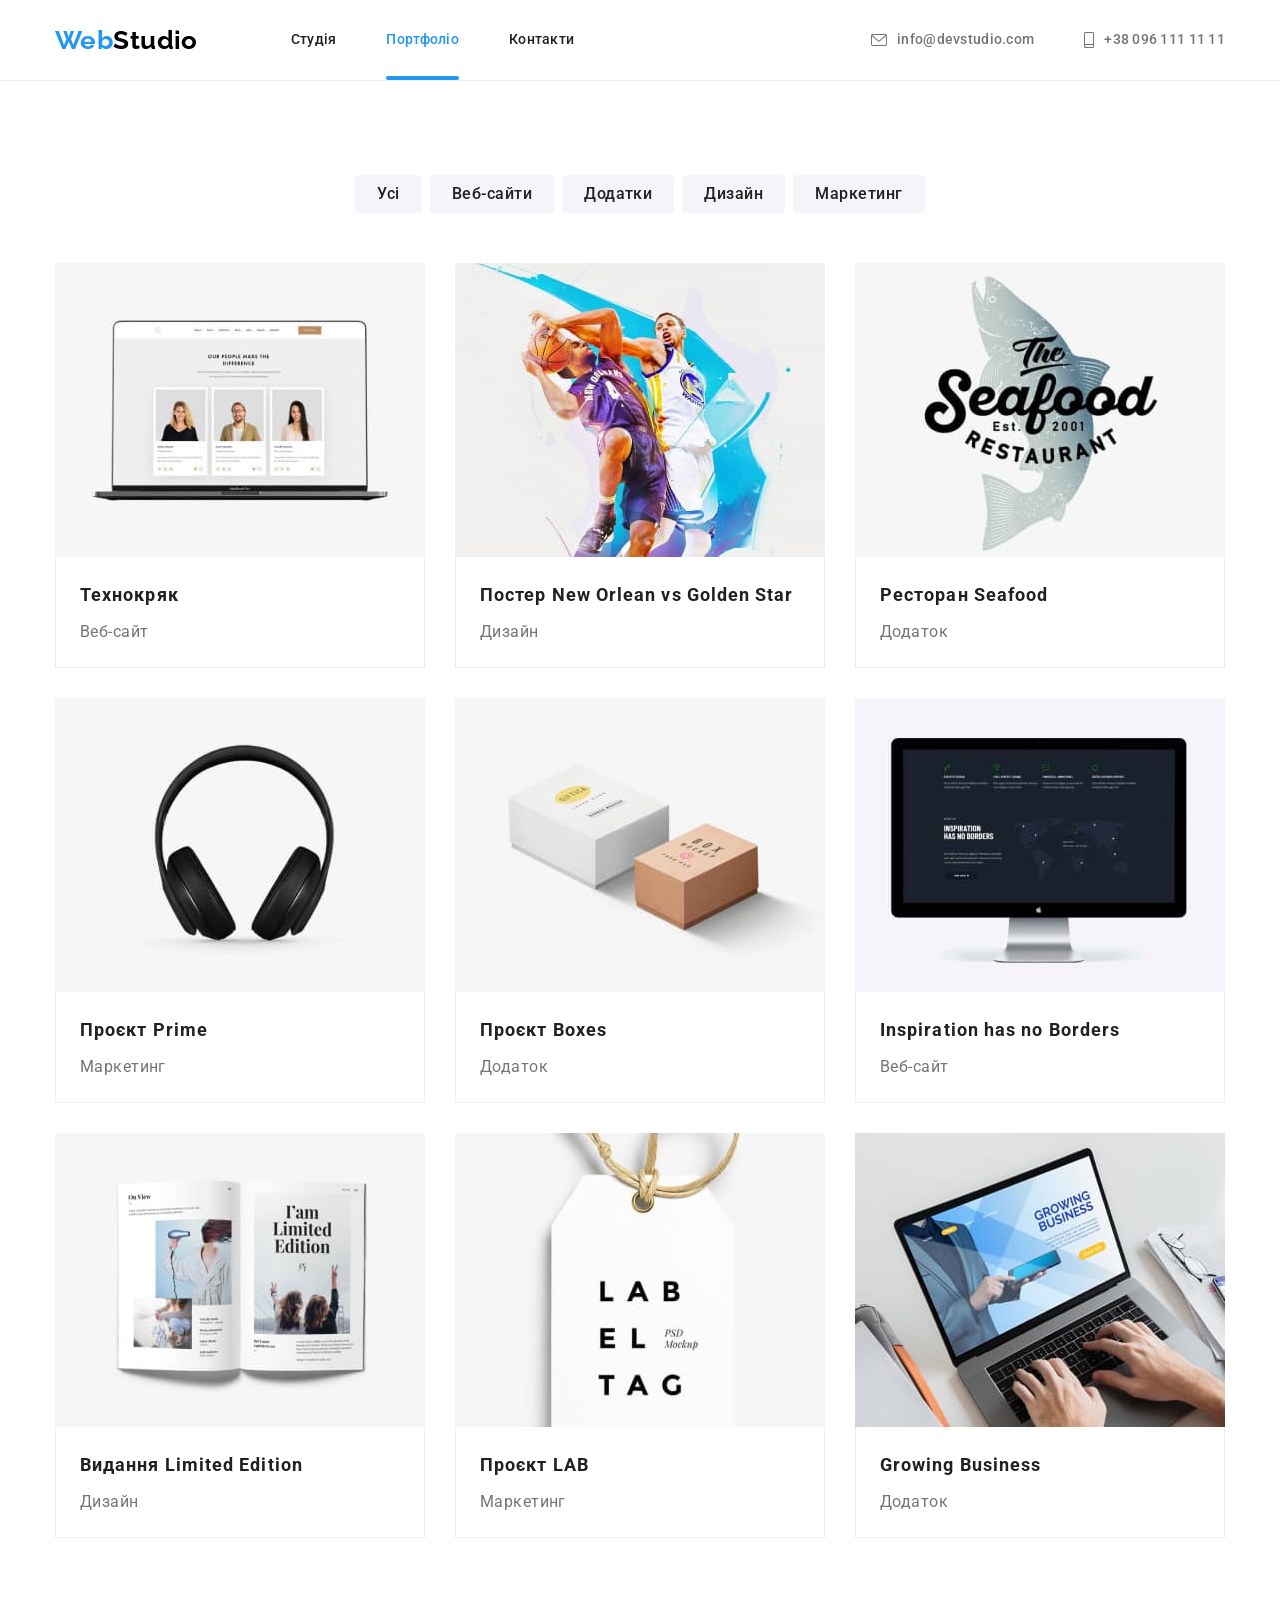
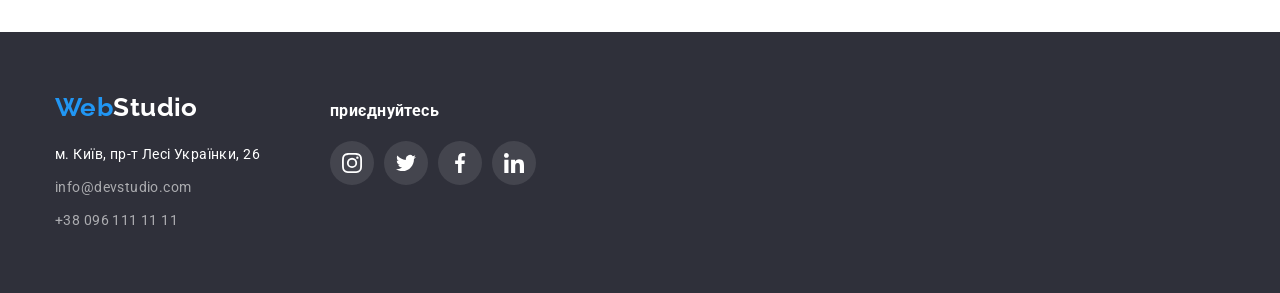
==== portfolio.html @ 35638e22 "a" ====
<!DOCTYPE html>
<html lang="uk">
<head>
    <meta charset="UTF-8">
    <meta http-equiv="X-UA-Compatible" content="IE=edge">
    <meta name="viewport" content="width=device-width, initial-scale=1.0">
    <title>Document</title>
    <link rel="preconnect" href="https://fonts.googleapis.com">
    <link rel="preconnect" href="https://fonts.gstatic.com" crossorigin>
    <link href="https://fonts.googleapis.com/css2?family=Raleway:wght@700&family=Roboto:wght@400;500;700;900&display=swap" rel="stylesheet">
    <link rel="stylesheet" href="https://cdnjs.cloudflare.com/ajax/libs/modern-normalize/1.1.0/modern-normalize.min.css">
    <link rel="stylesheet" href="./css/styles.css">
</head>
<body>
    <header class="border-header">
        <div class="container site-auth">
            <nav class="site-auth">
                <a href="./index.html" class="logo"><span class="web">Web</span>Studio</a>
                <ul class="site-naw list">
                    <li class="iten"><a href="./index.html" class="studio">Студія</a></li>
                    <li class="iten"><a href="./portfolio.html" class="portfolio current">Портфоліо</a></li>
                    <li class="iten"><a href="#" class="contact">Контакти</a></li>
                </ul>
            </nav>
            <ul class="auth-naw list">
                <li class="iten">
                    <a href="mailto:info@devstudio.com" class="com">
                    <svg class="icon-naw1" width="16" height="12">
                    <use href="./images/icons.svg/symbol-defs(2).svg#icon-envelope"></use>
                    </svg>info@devstudio.com</a>
                </li>
                <li class="iten">
                    <a href="tel:+380961111111" class="tel">
                    <svg class="icon-naw2" width="10" height="16">
                    <use href="./images/icons.svg/symbol-defs(2).svg#icon-smartphone"></use>
                    </svg>+38 096 111 11 11</a>
                </li>
            </ul>
        </div>
    </header>
    <main>
        <section class="section">
            <div class="container">
                <h1 class="visually-hidden">Проекти</h1>
                <ul class="menu list">
                    <li class="menu-button"><button type="button" class="button">Усі</button></li>
                    <li class="menu-button"><button type="button" class="button">Веб-сайти</button></li>
                    <li class="menu-button"><button type="button" class="button">Додатки</button></li>
                    <li class="menu-button"><button type="button" class="button">Дизайн</button></li>
                    <li class="menu-button"><button type="button" class="button">Маркетинг</button></li>
                </ul>
                <ul class="flex-container list">
                    <li class="flex-carta">
                        <a class="carta-link" href="">
                            <div class="overlay">
                                <img src="./images/img7.jpg" alt="Екран веб-сайта" width="370" height="294">
                                <p class="overlay-text">Ресурс пропонує комплексні пропозиції з різним рівнем функціоналу та сервісів.
                                 Все це дозволить відвідувачу отримати вичерпні відомості про компанію чи приватну особу.
                                </p>
                            </div>
                            <div class="carta">
                                <h3 class="text-title">Технокряк</h3>
                                <p class="paragraph">Веб-сайт</p>
                            </div>
                        </a>
                    </li>
                    <li class="flex-carta">
                        <a class="carta-link" href="">
                            <div class="overlay">
                                <img src="./images/img8.jpg" alt="Гра в баскетбол" width="370" height="294">
                                <p class="overlay-text">Ресурс пропонує комплексні пропозиції з різним рівнем функціоналу та сервісів.
                                 Все це дозволить відвідувачу отримати вичерпні відомості про компанію чи приватну особу.
                                </p>
                            </div>
                            <div class="carta">
                                <h3 class="text-title">Постер New Orlean vs Golden Star</h3>
                                <p class="paragraph">Дизайн</p>
                            </div>
                        </a>                        
                    </li>
                    <li class="flex-carta">
                        <a class="carta-link" href="">
                            <div class="overlay">
                                <img src="./images/img9.jpg" alt="Заставка додатку" width="370" height="294">
                                <p class="overlay-text">Ресурс пропонує комплексні пропозиції з різним рівнем функціоналу та сервісів.
                                 Все це дозволить відвідувачу отримати вичерпні відомості про компанію чи приватну особу.
                                </p>
                            </div>
                            <div class="carta">
                                <h3 class="text-title">Ресторан Seafood</h3>
                                <p class="paragraph">Додаток</p>
                            </div>
                        </a>
                    </li>
                    <li class="flex-carta">
                        <a class="carta-link" href="">
                            <div class="overlay">
                                <img src="./images/img10.jpg" alt="Зображення наушників" width="370" height="294">
                                <p class="overlay-text">Ресурс пропонує комплексні пропозиції з різним рівнем функціоналу та сервісів.
                                 Все це дозволить відвідувачу отримати вичерпні відомості про компанію чи приватну особу.
                                </p>
                            </div>
                            <div class="carta">
                                <h3 class="text-title">Проєкт Prime</h3>
                                <p class="paragraph">Маркетинг</p>
                            </div>
                        </a>
                    </li>
                    <li class="flex-carta">
                        <a class="carta-link" href="">
                            <div class="overlay">
                                <img src="./images/img11.jpg" alt="Зображення боксів" width="370" height="294">
                                <p class="overlay-text">Ресурс пропонує комплексні пропозиції з різним рівнем функціоналу та сервісів.
                                 Все це дозволить відвідувачу отримати вичерпні відомості про компанію чи приватну особу.
                                </p>
                            </div>
                            <div class="carta">
                                <h3 class="text-title">Проєкт Boxes</h3>
                                <p class="paragraph">Додаток</p>
                            </div>
                        </a>
                    </li>
                    <li class="flex-carta">
                        <a class="carta-link" href="">
                            <div class="overlay">
                                <img src="./images/img12.jpg" alt="Монітор з відкритим веб-сайтом" width="370" height="294">
                                <p class="overlay-text">Ресурс пропонує комплексні пропозиції з різним рівнем функціоналу та сервісів.
                                 Все це дозволить відвідувачу отримати вичерпні відомості про компанію чи приватну особу.
                                </p>
                            </div>
                            <div class="carta">
                                <h3 class="text-title">Inspiration has no Borders</h3>
                                <p class="paragraph">Веб-сайт</p>
                            </div>
                        </a>
                    </li>
                    <li class="flex-carta">
                        <a class="carta-link" href="">
                            <div class="overlay">
                                <img src="./images/img13.jpg" alt="Дизайн брошури" width="370" height="294">
                                <p class="overlay-text">Ресурс пропонує комплексні пропозиції з різним рівнем функціоналу та сервісів.
                                 Все це дозволить відвідувачу отримати вичерпні відомості про компанію чи приватну особу.
                                </p>
                            </div>
                            <div class="carta">
                                <h3 class="text-title">Видання Limited Edition</h3>
                                <p class="paragraph">Дизайн</p>
                            </div>
                        </a>
                    </li>
                    <li class="flex-carta">
                        <a class="carta-link" href="">
                            <div class="overlay">
                                <img src="./images/img14.jpg" alt="Зображення лого" width="370" height="294">
                                <p class="overlay-text">Ресурс пропонує комплексні пропозиції з різним рівнем функціоналу та сервісів.
                                 Все це дозволить відвідувачу отримати вичерпні відомості про компанію чи приватну особу.
                                </p>
                            </div>
                            <div class="carta">
                                <h3 class="text-title">Проєкт LAB</h3>
                                <p class="paragraph">Маркетинг</p>
                            </div>
                        </a>
                    </li>
                    <li class="flex-carta">
                        <a class="carta-link" href="">
                            <div class="overlay">
                                <img src="./images/img15.jpg" alt="Зображення додатку в ноутбукі" width="370" height="294">
                                <p class="overlay-text">Ресурс пропонує комплексні пропозиції з різним рівнем функціоналу та сервісів.
                                 Все це дозволить відвідувачу отримати вичерпні відомості про компанію чи приватну особу.
                                </p>
                            </div>
                            <div class="carta">
                                <h3 class="text-title">Growing Business</h3>
                                <p class="paragraph">Додаток</p>
                            </div>
                        </a>
                    </li>
                </ul>
            </div>
        </section>
    </main>
     <!--Футер-->
    <footer class="footer">
        <div class="container logo-social">
            <div class="blok-footer">
                <a href="./index.html" class="logo-studio"><span class="web">Web</span>Studio</a>
                <address class="addres-footer">
                    <ul class="footer-addres list">
                        <li class="list-footer"><a href="https://goo.gl/maps/CPtrU1FHBa2aNyZL9" target="_blank" rel="noopener noreferrer nofollow" class="address">м. Київ, пр-т Лесі Українки, 26</a></li>
                        <li class="list-footer"><a href="mailto:info@devstudio.com" class="info">info@devstudio.com</a></li>
                        <li class="list-footer"><a href="tel:+380961111111" class="telefon">+38 096 111 11 11</a></li>
                    </ul>
                </address>
            </div>
            <div class="blok-footer">
                <h3 class="footer-text">приєднуйтесь</h3>
                <ul class="icon-footer list">
                    <li class="social-blok">
                        <a href="" class="icon-fon">
                            <svg class="centr-icon" width="20" height="20">
                                <use href="./images/icons.svg/symbol-defs(2).svg#icon-instagram"></use>
                            </svg>
                        </a>
                    </li>
                    <li class="social-blok">
                        <a href="" class="icon-fon">
                            <svg class="centr-icon" width="20" height="20">
                                <use href="./images/icons.svg/symbol-defs(2).svg#icon-twitter"></use>
                            </svg>
                        </a>
                    </li>
                    <li class="social-blok">
                        <a href="" class="icon-fon">
                            <svg class="centr-icon" width="20" height="20">
                                <use href="./images/icons.svg/symbol-defs(2).svg#icon-facebook"></use>
                            </svg>
                        </a>
                    </li>
                    <li class="social-blok">
                        <a href="" class="icon-fon">
                            <svg class="centr-icon" width="20" height="20">
                                <use href="./images/icons.svg/symbol-defs(2).svg#icon-linkedin"></use>
                            </svg>
                        </a>
                    </li>
                </ul>
            </div>
        </div>
    </footer>
</body>
</html>
---- css/styles.css ----
:root {
    --primary-text-color: #000000;
    --title-text-color: #212121;
    --accent-color: #2196F3;
    --list-text-color: #757575;
    --primary-bg-color: #FFFFFF;
    --text-color: #FFFFFF;
    --second-bg-color: #F5F4FA;
    --hero-bg-color: #2F303A;
    --button-bg-color: #188CE8;
    --meil-tel-color:  rgba(255, 255, 255, 0.6);
    --border-header-color: #ECECEC;
    --border-carta-color: #EEEEEE;
    --icona-client-color: #AFB1B8;
}

body {
    background: var(--primary-bg-color);

    font-family: Roboto, sans-serif;
    font-size: 14px;
    letter-spacing: 0.03em;
}
img {
    display: block;
    width: 100%;
    height: auto;
}
.list {
    padding: 0;
    margin: 0;
    list-style: none;
}
.container {
    width: 1200px;
    padding-left: 15px;
    padding-right: 15px;
    margin: 0 auto;
}

/* хедер */

.border-header {
    border-bottom: 1px solid var(--border-header-color);
}
.site-auth {
    display: flex;
    align-items: center;
}

.logo {
    margin-right: 93px;

    color: var( --primary-text-colo);

    font-family: Raleway, sans-serif;
    font-weight: 700;
    font-size: 26px;
    line-height: 1.19;
    text-decoration: none;
}
.web {
    color: var(--accent-color);

    font-family: Raleway, sans-serif;
    font-size: 26px;
    line-height: 1.19;
}
/* site-naw */
.site-naw {
    display: flex;
} 
/* останній дитині - зняти */
.site-naw .iten + .iten {
    margin-left: 50px;
}
.site-naw .studio,
.site-naw .portfolio,
.site-naw .contact {
    position: relative;
    display: block;
    padding-top: 32px;
    padding-bottom: 32px;

    color: var(--title-text-color);

    font-weight: 500;
    line-height: 1.14;
    letter-spacing: 0.02em;
    text-decoration: none;

    transition-duration: 250ms;
    transition-timing-function: cubic-bezier(0.4, 0, 0.2, 1);
}

.studio:hover,
.studio:focus,
.portfolio:hover,
.portfolio:focus,
.contact:hover,
.contact:focus {
    color: var( --accent-color);

}
.studio.current {
    color: var( --accent-color);
}
.studio.current::after, 
.portfolio.current::after,
.contact.current::after {
    display: block;
    content: '';
    position: absolute;
    width: 100%;
    height: 4px;
    left: 0;
    bottom: 0;
    
    background-color: var(--accent-color);
    border-radius: 2px;
}



/* contakt */

.auth-naw {
    display: flex;
    margin-left: auto;
}

.auth-naw .iten + .iten{
    margin-left: 50px;
}
.tel,
.com {
    display: inline-flex;
    align-items: center;
    padding-top: 32px;
    padding-bottom: 32px;

    color: var(--list-text-color);

    font-weight: 500;
    line-height: 1.14;
    letter-spacing: 0.02em;
    text-decoration: none;

    transition-duration: 250ms;
    transition-timing-function: cubic-bezier(0.4, 0, 0.2, 1);
}
.tel:hover,
.com:hover,
.tel:focus,
.com:focus,
.icon-naw1:hover,
.icon-naw2:hover,
.icon-naw1:focus,
.icon-naw2:focus {
    color: var( --accent-color);

}
.icon-naw1,
.icon-naw2 {
    margin-right: 10px;
    align-items: center;
    fill: var(--list-text-color);
    fill: currentColor;
}


/* Шапка- */

.hero{
    padding-top: 200px;
    padding-bottom: 200px;
    background-color: var(--hero-bg-color);

    text-align: center;
}

.overlya {
    height: 600px;
    max-width: 1600px;
    margin-left: auto;
    margin-right: auto;
    background-image: linear-gradient(to right,
    rgba(47, 48, 58, 0.4),
    rgba(47, 48, 58, 0.4)), 
    url('../images/img_fon.jpg');
    background-repeat: no-repeat;
    background-position: center;
    background-size: cover;
}
.hero-title {
    width: 696px;
    margin-top: 0;
    margin-bottom: 30px;
    margin-left: auto;
    margin-right: auto;

    color: var(--text-color);

    font-weight: 900;
    font-size: 44px;
    line-height: 1.36;
    letter-spacing: 0.06em;
    text-transform: uppercase;
}

.button-title {
    border: none;
    border-radius: 4px;
    text-align: center;
    padding: 10px 32px;
    box-shadow: 0px 4px 4px rgba(0, 0, 0, 0.15);

    color: var(--text-color);
    background-color: var(--accent-color);

    font-weight: 700;
    font-size: 16px;
    line-height: 1.88;
    letter-spacing: 0.06em;
    cursor: pointer;

    transition-property: background-color;
    transition-duration: 250ms;
    transition-timing-function: cubic-bezier(0.4, 0, 0.2, 1);

}
.button-title:hover,
.button-title:focus {
    background-color: var(--button-bg-color);
}

/* Особливості */

/* Скритий заголовок */
.visually-hidden {
    position: absolute;
    white-space: nowrap;
    width: 1px;
    height: 1px;
    overflow: hidden;
    border: 0;
    padding: 0;
    clip: rect(0 0 0 0);
    clip-path: inset(50%);
    margin: -1px;
  }

.section {
    padding-top: 94px;
    padding-bottom: 94px;
  }
.benefit {
    display: flex;
  
  }

.benefit .advantage {
    width: 270px;
  }

.benefit .advantage +.advantage {
    margin-left: 30px;
  }

.advantage-icon {
    display: flex;
    align-items: center;
    height: 120px;
    margin-bottom: 30px;

    background-color: var(--second-bg-color);
}

.list .titles {
    margin-top: 0;
    margin-bottom: 10;

    color: var(--title-text-color);

    font-weight: 700;
    line-height: 1.14;
    text-transform: uppercase;
}

.list-text {
    margin-top: 0;
    margin-bottom: 0;

    color: var(--list-text-color);

    line-height: 1.71;
}
/* Чим займаємось */

.work {
    padding-bottom: 94px;
}
.work-flex {
    display: flex;
}

.work-flex .position + .position {
    margin-left: 30px;
}
.work-title {
    margin-top: 0;
    margin-bottom: 50px;
    text-align: center;

    color: var(--title-text-color);

    font-weight: 700;
    font-size: 36px;
    line-height: 1.17;
}
.position {
    position: relative;
} 
.over::before {
    display: inline-block;
    position: absolute;
    content: '';
    width: 100%;
    height: 70px;
    bottom: 0;
    background-color: rgba(47, 48, 58, 0.8);
} 
 .over-title {
    position: absolute;
    bottom: 27px; 
    width: 100%;

    color: var(--text-color);
    font-weight: 700;
    line-height: 1.15;
    text-align: center;
    margin: 0;
    text-transform: uppercase
} 

/* Наша команда */


.team {
    background: var(--second-bg-color);
}
.team-carta {
    display: flex;
}
.team-carta .carta-team + .carta-team {
    margin-left: 30px;
}
.carta-team {
    background: var(--primary-bg-color);

    box-shadow: 0px 1px 3px rgba(0, 0, 0, 0.12),
    0px 1px 1px rgba(0, 0, 0, 0.14),
    0px 2px 1px rgba(0, 0, 0, 0.2);

    border-radius: 0px 0px 4px 4px;
}
.team-title {
    margin-top: 0;
    margin-bottom: 50px;
    text-align: center;

    color: var(--title-text-color);

    font-weight: 700;
    font-size: 36px;
    line-height: 1.17;
}
.name {
    margin-top: 0;
    margin-bottom: 0;

    color: var(--title-text-color);

    font-weight: 500;
    font-size: 16px;
    line-height: 1.19;
    text-align: center;
}
.profession {
    margin-top: 10px;
    margin-bottom: 0;

    color: var(--list-text-color);

    font-size: 16px;
    line-height: 1.19;
    text-align: center;
}
.carta-blok {
    padding-top: 30px;
    padding-bottom: 30px;
}
.icon-blok {
    display: flex;
    justify-content: center;
    margin-top: 16px;
}
.icon-blok .blok-social + .blok-social  {
    margin-left: 10px;
}

.fon-icon {
    display: flex;
    align-items: center;
    justify-content: center;
    width: 44px;
    height: 44px;
    border-radius: 50%;
    color: var(--icona-client-color);

    transition-duration: 250ms;
    transition-timing-function: cubic-bezier(0.4, 0, 0.2, 1);
    
}
.fon-icon:hover,
.fon-icon:focus {
    background-color: var(--accent-color);
    color: var(--text-color);
}
.centr {
    fill: currentColor;
}

/* Постійні клієнти */

.client-title {
    margin-top: 0;
    margin-bottom: 50px;
    text-align: center;

    color: var(--title-text-color);

    font-weight: 700;
    font-size: 36px;
    line-height: 1.17;
}

.logo-client {
    display: flex;
}

.logo-client .client-border +.client-border {
    margin-left: 30px;
}

.logo-container {
    display: flex;
    justify-content: center;
    align-items: center;
    width: 170px;
    height: 92px;

    color: var(--icona-client-color);
    border: 1px solid var(--icona-client-color);
    border-radius: 4px;

    transition-duration: 250ms;
    transition-timing-function: cubic-bezier(0.4, 0, 0.2, 1);

}

.client-icon {
    fill: currentColor;  
}

.logo-container:hover,
.logo-container:focus {
    color: var(--accent-color);
    border: 1px solid var(--accent-color);
}


 /* футер */
.footer {
    padding-top: 60px;
    padding-bottom: 60px;
    background: var(--hero-bg-color);
}
.logo-social {
    display: flex;
    align-items: baseline;
}

.logo-social .blok-footer + .blok-footer {
    margin-left: 70px;
}
.logo-studio {
    width: 145px;
    
    color: var(--text-color);

    font-family: Raleway, sans-serif;
    font-style: normal;
    font-weight: 700;
    font-size: 26px;
    line-height: 1.19px;
    text-decoration: none;
}

.addres-footer{
    margin-top: 20px;
}

.footer-addres .list-footer + .list-footer {
    margin-top: 9px;
}

.address{
    color: var(--text-color);

    font-style: normal;
    line-height: 1.71;
    text-decoration: none;
}
.info,
.telefon {
    color: var(--meil-tel-color);

    font-style: normal;
    line-height: 1.71;
    text-decoration: none;

    transition-duration: 250ms;
    transition-timing-function: cubic-bezier(0.4, 0, 0.2, 1);
}
.info:hover,
.telefon:hover,
.info:focus,
.telefon:focus{
    color: var(--accent-color);
}

.footer-text {
    margin-top: 0;
    margin-bottom: 20px;

    color: var(--text-color);
    font-weight: 700;
    line-height: 1.15;
}
.icon-footer {
    display: flex;
}
.icon-footer .social-blok + .social-blok {
    margin-left: 10px;
}
.icon-fon {
    display: flex;
    align-items: center;
    justify-content: center;
    width: 44px;
    height: 44px;
    border-radius: 50%;

    background-color: rgba(255, 255, 255, 0.1);
    color: var(--text-color);

    transition-duration: 250ms;
    transition-timing-function: cubic-bezier(0.4, 0, 0.2, 1);
}
.icon-fon:hover,
.icon-fon:focus {
    background-color: var(--accent-color);
}

.centr-icon {
    fill: currentColor;
}

/* Портфоліо */


.site-naw .portfolio.current {
    color: var(--accent-color);
}

.menu {
    display: flex; 
    justify-content: center;
    margin-bottom: 50px;
}

.menu .menu-button + .menu-button {
    margin-left: 8px;
}


.button:hover,
.button:focus {
    color: var(--text-color);
    background-color: var(--accent-color);
    box-shadow: 0px 3px 1px rgba(0, 0, 0, 0.1),
    0px 1px 2px rgba(0, 0, 0, 0.08),
    0px 2px 2px rgba(0, 0, 0, 0.12);
}
.button {
    border: none;
    display: inline-block;
    border-radius: 4px;
    padding: 6px 22px;

    color: var(--title-text-color);
    background: var(--second-bg-color);

    font-weight: 500;
    font-size: 16px;
    line-height: 1.62;
    text-align: center;
    letter-spacing: 0.03em;
    cursor: pointer;
     
    transition-duration: 250ms;
    transition-timing-function: cubic-bezier(0.4, 0, 0.2, 1);
}
.flex-container {
    display: flex;
    flex-wrap: wrap;
}

.flex-carta {
    width: 370px;
}
.flex-carta:not(:nth-child(3n)) {
    margin-right: 30px;
}
.flex-carta:not(:nth-last-child(-n+3)) {
    margin-bottom: 30px;
}

.carta-link {
    display: block;
    text-decoration: none;
    
    transition-duration: 250ms;
    transition-timing-function: cubic-bezier(0.4, 0, 0.2, 1);
}

.carta-link:hover,
.carta-link:focus {
    box-shadow: 0px 1px 1px rgba(0, 0, 0, 0.12),
     0px 4px 4px rgba(0, 0, 0, 0.06),
     1px 4px 6px rgba(0, 0, 0, 0.16);
}
.overlay {
    position: relative;
    overflow: hidden;
}

.overlay-text {
    position: absolute;
    left: 0;
    top: 100%;
    
    width: 100%;
    height: 100%;
    padding: 63px 24px;
    margin: 0;
    
    background-color: rgba(33, 150, 243, 0.9);

    font-size: 18px;
    line-height: 1.56;    
    letter-spacing: 0.03em;
    color: var(--text-color);
    transform: translateY(0);
    transition-duration: 250ms;
    transition-timing-function: cubic-bezier(0.4, 0, 0.2, 1);

}
.carta-link:hover .overlay-text {
    transform: translateY(-100%);
}

.carta {
    padding: 20px 24px;
    border-bottom: 1px solid var(--border-carta-color);
    border-left: 1px solid var(--border-carta-color);
    border-right: 1px solid var(--border-carta-color);
   
}
.text-title {
    margin: 0;

    color: var(--title-text-color);

    font-weight: 700;
    font-size: 18px;
    line-height: 2.0;
    letter-spacing: 0.06em;
}
.paragraph {
    margin-top: 4px;
    margin-bottom: 0;

    color: var(--list-text-color);

    font-size: 16px;
    line-height: 1.88;
}

/* Модалка */

.backdrop {
    position: fixed;
    top: 0;
    left: 0;
    width: 100%;
    height: 100%;

    background-color: rgba(0, 0, 0, 0.2);

    transition-duration: 500ms;
    opacity: 1;
}
.backdrop.is-hidden {
    opacity: 0;
    pointer-events: none;
}

.backdrop.is-hidden .modal {
    transform: translate(-50%, -50%) scale(0.5);
}

.modal {
    position: absolute;
    top: 50%;
    left: 50%;
    
    transition-duration: 500ms;
    transform: translate(-50%, -50%) scale(1);

    width: 528px;
    height: 581px;

    background-color: var(--primary-bg-color);
    box-shadow: 0px 1px 3px rgba(0, 0, 0, 0.12),
    0px 1px 1px rgba(0, 0, 0, 0.14),
    0px 2px 1px rgba(0, 0, 0, 0.2);
    border-radius: 4px;
    
}
.close {
    position: absolute;
    top: 8px;
    right: 8px;
    padding: 0;
    border-radius: 50%;

    display: flex;
    align-items: center;
    justify-content: center;
    width: 30px;
    height: 30px; 
    border: 1px solid rgba(0, 0, 0, 0.1);

    background-color: var(--text-color);
    cursor: pointer;
}
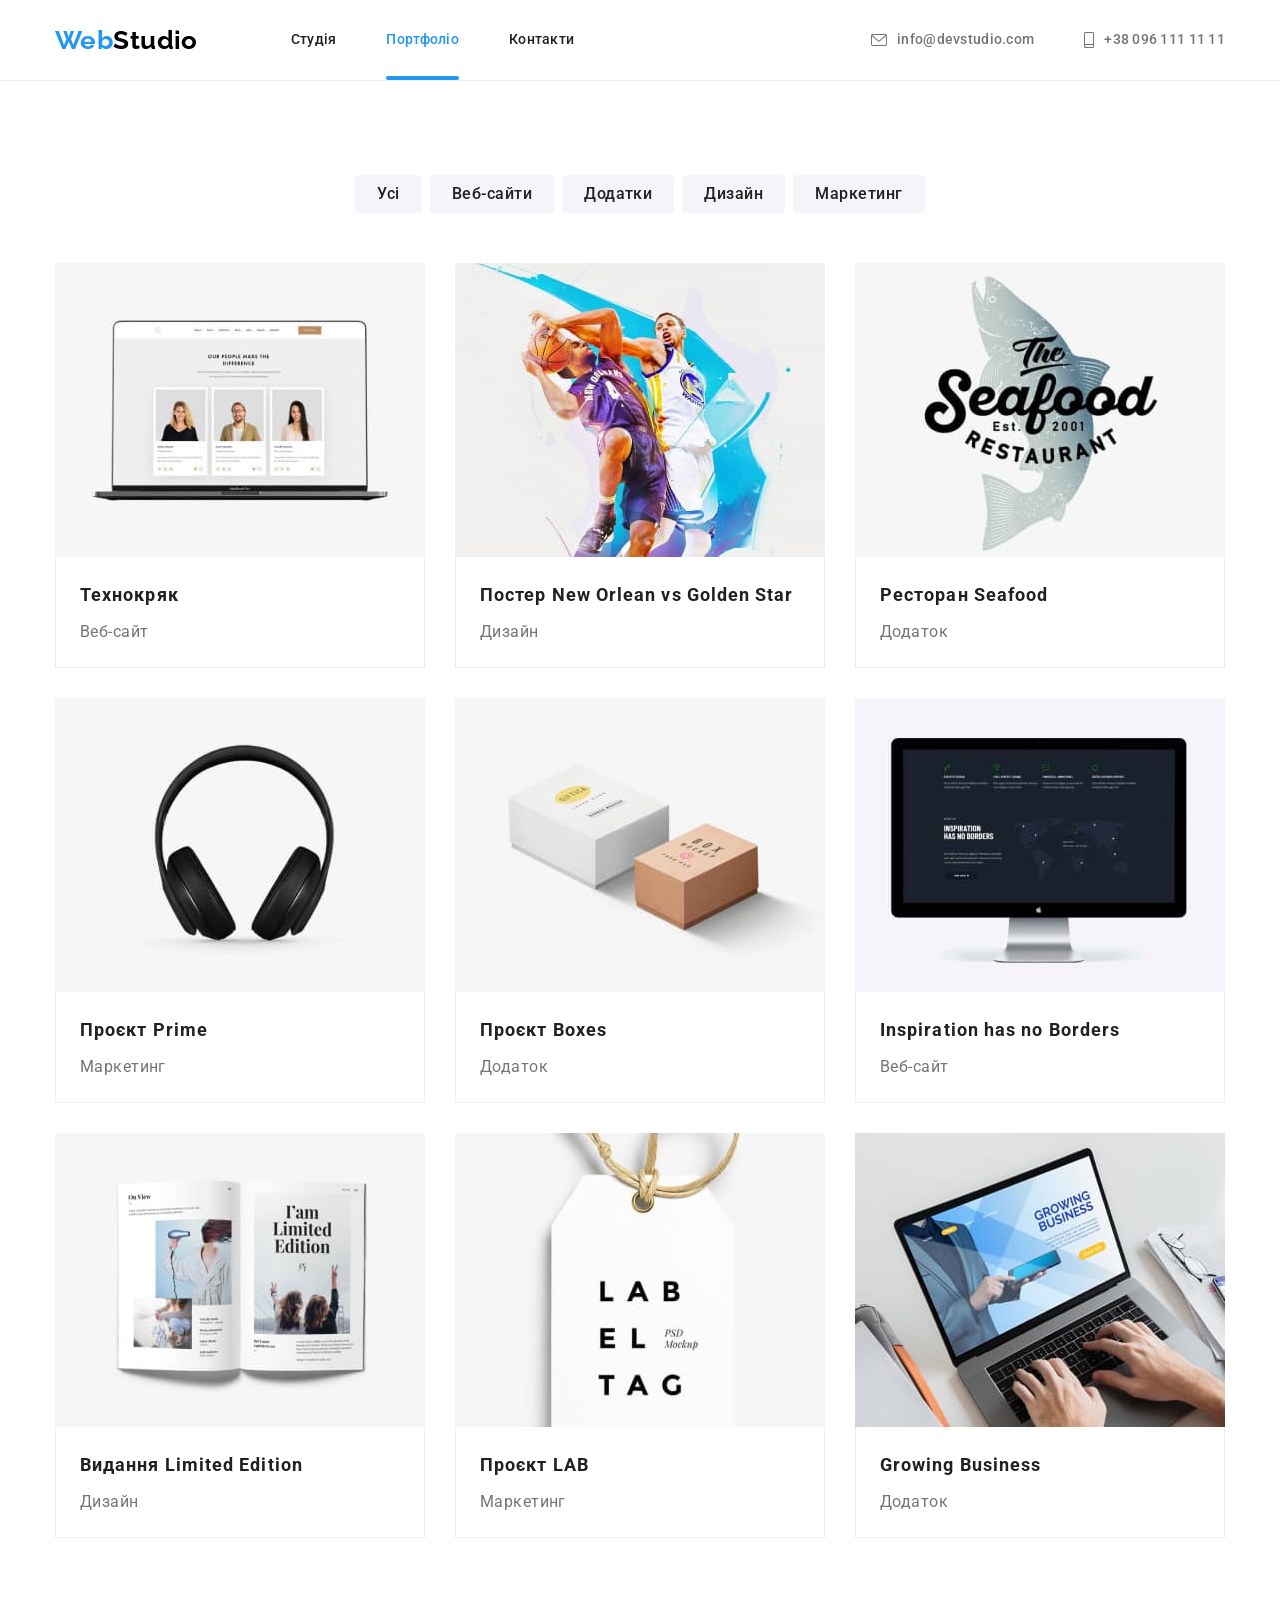
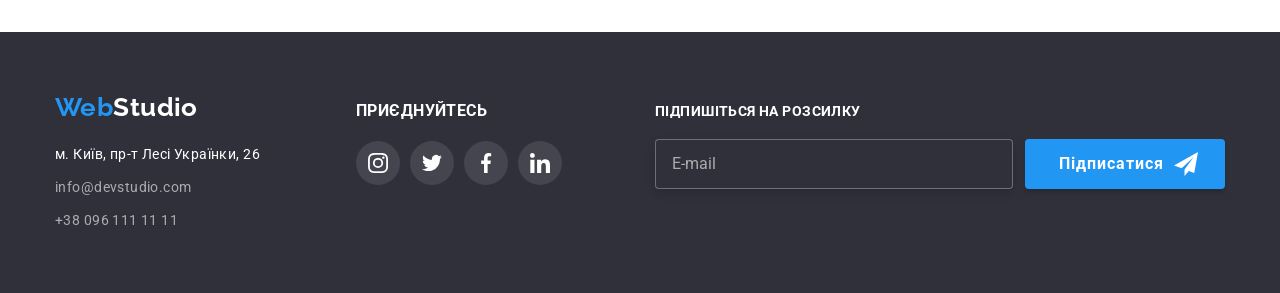
==== commit ef31f317: "cb" ====
--- a/portfolio.html
+++ b/portfolio.html
@@ -226,6 +226,19 @@
                     </li>
                 </ul>
             </div>
+            <form name="footer-form" class="blok-form">
+                <p class="footer-text">Підпишіться на розсилку</p>
+                <div class="telegram-list">
+                    <label class="mail-input">
+                        <input type="email" name="mail" class="form-input" placeholder="E-mail">
+                    </label>
+                    <button type="button" class="footer-button">Підписатися
+                        <svg class="button-icon" width="24" height="24">
+                            <use href="./images/icons.svg/symbol-defs(3).svg#icon-icon-send"></use>
+                        </svg>
+                    </button>
+                </div>
+            </form>
         </div>
     </footer>
 </body>
--- a/css/styles.css
+++ b/css/styles.css
@@ -8,7 +8,7 @@
     --second-bg-color: #F5F4FA;
     --hero-bg-color: #2F303A;
     --button-bg-color: #188CE8;
-    --meil-tel-color:  rgba(255, 255, 255, 0.6);
+    --mail-tel-color:  rgba(255, 255, 255, 0.6);
     --border-header-color: #ECECEC;
     --border-carta-color: #EEEEEE;
     --icona-client-color: #AFB1B8;
@@ -88,7 +88,8 @@
     line-height: 1.14;
     letter-spacing: 0.02em;
     text-decoration: none;
-
+    
+    transition-property: color;
     transition-duration: 250ms;
     transition-timing-function: cubic-bezier(0.4, 0, 0.2, 1);
 }
@@ -146,6 +147,7 @@
     letter-spacing: 0.02em;
     text-decoration: none;
 
+    transition-property: color;
     transition-duration: 250ms;
     transition-timing-function: cubic-bezier(0.4, 0, 0.2, 1);
 }
@@ -418,6 +420,7 @@
     border-radius: 50%;
     color: var(--icona-client-color);
 
+    transition-property: color;
     transition-duration: 250ms;
     transition-timing-function: cubic-bezier(0.4, 0, 0.2, 1);
     
@@ -464,6 +467,7 @@
     border: 1px solid var(--icona-client-color);
     border-radius: 4px;
 
+    transition-property: color, border;
     transition-duration: 250ms;
     transition-timing-function: cubic-bezier(0.4, 0, 0.2, 1);
 
@@ -509,6 +513,7 @@
 
 .addres-footer{
     margin-top: 20px;
+    width: 231px;
 }
 
 .footer-addres .list-footer + .list-footer {
@@ -524,12 +529,13 @@
 }
 .info,
 .telefon {
-    color: var(--meil-tel-color);
+    color: var(--mail-tel-color);
 
     font-style: normal;
     line-height: 1.71;
     text-decoration: none;
 
+    transition-property: color;
     transition-duration: 250ms;
     transition-timing-function: cubic-bezier(0.4, 0, 0.2, 1);
 }
@@ -547,6 +553,7 @@
     color: var(--text-color);
     font-weight: 700;
     line-height: 1.15;
+    text-transform: uppercase;
 }
 .icon-footer {
     display: flex;
@@ -565,6 +572,7 @@
     background-color: rgba(255, 255, 255, 0.1);
     color: var(--text-color);
 
+    transition-property: background-color;
     transition-duration: 250ms;
     transition-timing-function: cubic-bezier(0.4, 0, 0.2, 1);
 }
@@ -576,6 +584,74 @@
 .centr-icon {
     fill: currentColor;
 }
+.blok-form {
+    margin-left: 93px;
+    display: inline-block;
+    
+
+}
+.telegram-list {
+    display: flex;
+
+}
+
+.mail-input {
+    width: 358px;
+    height: 50px;
+
+}
+
+.form-input {
+    width: 100%;
+    height: 100%;
+    padding: 15px 16px;
+
+    border: 1px solid rgba(255, 255, 255, 0.3);
+    filter: drop-shadow(0px 4px 4px rgba(0, 0, 0, 0.15));
+    border-radius: 4px;
+    background-color: var(--hero-bg-color);
+
+}
+
+.form-input::placeholder {
+    font-size: 16px;
+    line-height: 1.25;
+    color: var(--mail-tel-color);
+}
+
+ .footer-button {
+    width: 200px;
+    border: none;
+    box-shadow: 0px 4px 4px rgba(0, 0, 0, 0.15);
+    border-radius: 4px;
+    margin-left: 12px;
+
+    font-weight: 700;
+    font-size: 16px;
+    line-height: 1.88;
+    letter-spacing: 0.06em;
+        
+    display: flex;
+    align-items: center;
+    text-align: center;
+    text-indent: 28px;
+    cursor: pointer;
+    
+    background: var(--accent-color);
+    color: var(--text-color);
+
+    transition-property: background-color;
+    transition-duration: 250ms;
+    transition-timing-function: cubic-bezier(0.4, 0, 0.2, 1);
+ }
+
+ .footer-button:hover,
+ .footer-button:focus {
+    background-color: var(--button-bg-color);
+ }
+  .button-icon {
+    margin-left: 10px;
+  }
 
 /* Портфоліо */
 
@@ -610,7 +686,7 @@
     padding: 6px 22px;
 
     color: var(--title-text-color);
-    background: var(--second-bg-color);
+    background-color: var(--second-bg-color);
 
     font-weight: 500;
     font-size: 16px;
@@ -618,7 +694,8 @@
     text-align: center;
     letter-spacing: 0.03em;
     cursor: pointer;
-     
+    
+    transition-property: backgraund-color, color;
     transition-duration: 250ms;
     transition-timing-function: cubic-bezier(0.4, 0, 0.2, 1);
 }
@@ -673,6 +750,8 @@
     letter-spacing: 0.03em;
     color: var(--text-color);
     transform: translateY(0);
+
+    transition-property: transform;
     transition-duration: 250ms;
     transition-timing-function: cubic-bezier(0.4, 0, 0.2, 1);
 
@@ -741,6 +820,7 @@
 
     width: 528px;
     height: 581px;
+    padding: 40px;
 
     background-color: var(--primary-bg-color);
     box-shadow: 0px 1px 3px rgba(0, 0, 0, 0.12),
@@ -765,5 +845,182 @@
 
     background-color: var(--text-color);
     cursor: pointer;
-}
-
+
+    transition: color;
+    transition-duration: 250ms;
+    transition-timing-function: cubic-bezier(0.4, 0, 0.2, 1);
+}
+
+.modal-close {
+    color: var(--primary-text-color);
+
+    transition: color;
+    transition-duration: 250ms;
+    transition-timing-function: cubic-bezier(0.4, 0, 0.2, 1);
+}
+
+
+.modal-close:hover,
+.modal-close:focus {
+    fill: var(--accent-color);
+}
+
+.modal-title {
+    margin-top: 0;
+    margin-bottom: 12px;
+
+    font-weight: 700;
+    font-size: 20px;
+    line-height: 1.15;
+    text-align: center;
+    color: var(--title-text-color);
+}
+
+.modal-label {
+    font-size: 12px;
+    line-height: 1.16;
+    letter-spacing: 0.01em;
+    color: var(--list-text-color);
+     
+}
+
+.modal-blok {
+    position: relative;
+    display: flex;
+    flex-direction: column;
+    margin-bottom: 10px;
+}
+.modal-input {
+    width: 448px;
+    height: 40px;
+    margin-top: 4px;
+    padding-left: 42px;
+    border: 1px solid rgba(33, 33, 33, 0.2);
+    border-radius: 4px;
+    transition: border;
+}
+.modal-label:focus-within > .modal-input,
+.modal-label:focus-within > .modal-icon,
+.modal-label:focus-within > .modal-text {
+    border-color: var(--button-bg-color);
+    fill: var(--button-bg-color);
+    outline: none;
+}
+
+.modal-icon {
+    position: absolute;
+    bottom: 11px;
+    left: 12px;
+    color: var(--title-text-color);
+    transition: color;
+}
+
+.modal-textarea {
+    display: flex;
+    flex-direction: column;
+    margin-bottom: 20px;
+}
+
+.modal-text {
+    width: 448px;
+    height: 120px;
+    margin-top: 4px;
+    padding: 12px 16px;
+    border: 1px solid rgba(33, 33, 33, 0.2);
+    border-radius: 4px;
+    
+}
+/* Убрати розтягування */
+textarea {
+    resize: none;
+}
+ 
+textarea::placeholder {
+    font-size: 12px;
+    line-height: 1.16;
+    letter-spacing: 0.01em;
+    
+    color: rgba(117, 117, 117, 0.5);
+}
+
+
+
+.modal-topic,
+.modal-button {
+    display: flex;
+    align-items: center;
+    justify-content: center;
+}
+
+.modal-contract {
+    display: flex;
+    align-items: center;
+    justify-content: center;
+    margin-bottom: 30px;
+
+    line-height: 1.51;
+    
+    color: var(--list-text-color);
+}
+.checkbox {
+    position: absolute;
+    white-space: nowrap;
+    width: 1px;
+    height: 1px;
+    overflow: hidden;
+    border: 0;
+    padding: 0;
+    clip: rect(0 0 0 0);
+    clip-path: inset(50%);
+    margin: -1px;
+}
+
+.conditions {
+  margin-left: 3px;
+  line-height: 1.51;
+
+  text-decoration: underline var(--accent-color);
+  color: var(--accent-color);
+}
+
+.modal-checkbox {
+    margin-right: 8px;
+    border: 2px solid var(--title-text-color);
+    border-radius: 2px;
+}
+
+.checkbox:checked + .modal-checkbox {
+    background-color: var(--accent-color);
+    border: transparent;
+    background-size: contain;
+    background-origin: border-box;
+}
+
+.button-send {
+    width: 200px;
+    height: 50px;
+
+    border: none;
+    /* padding: 10px 52px; */
+    box-shadow: 0px 4px 4px rgba(0, 0, 0, 0.15);
+    border-radius: 4px;
+    cursor: pointer;
+
+    background-color: var(--accent-color);
+    color: var(--text-color);
+
+    font-weight: 700;
+    font-size: 16px;
+    line-height: 1.88;
+    letter-spacing: 0.06em;    
+    align-items: center;
+    text-align: center; 
+
+    transition: background-color;
+    transition-duration: 250ms;
+    transition-timing-function: cubic-bezier(0.4, 0, 0.2, 1);
+}
+.button-send:hover,
+.button-send:focus {
+    background-color: var(--button-bg-color);
+}
